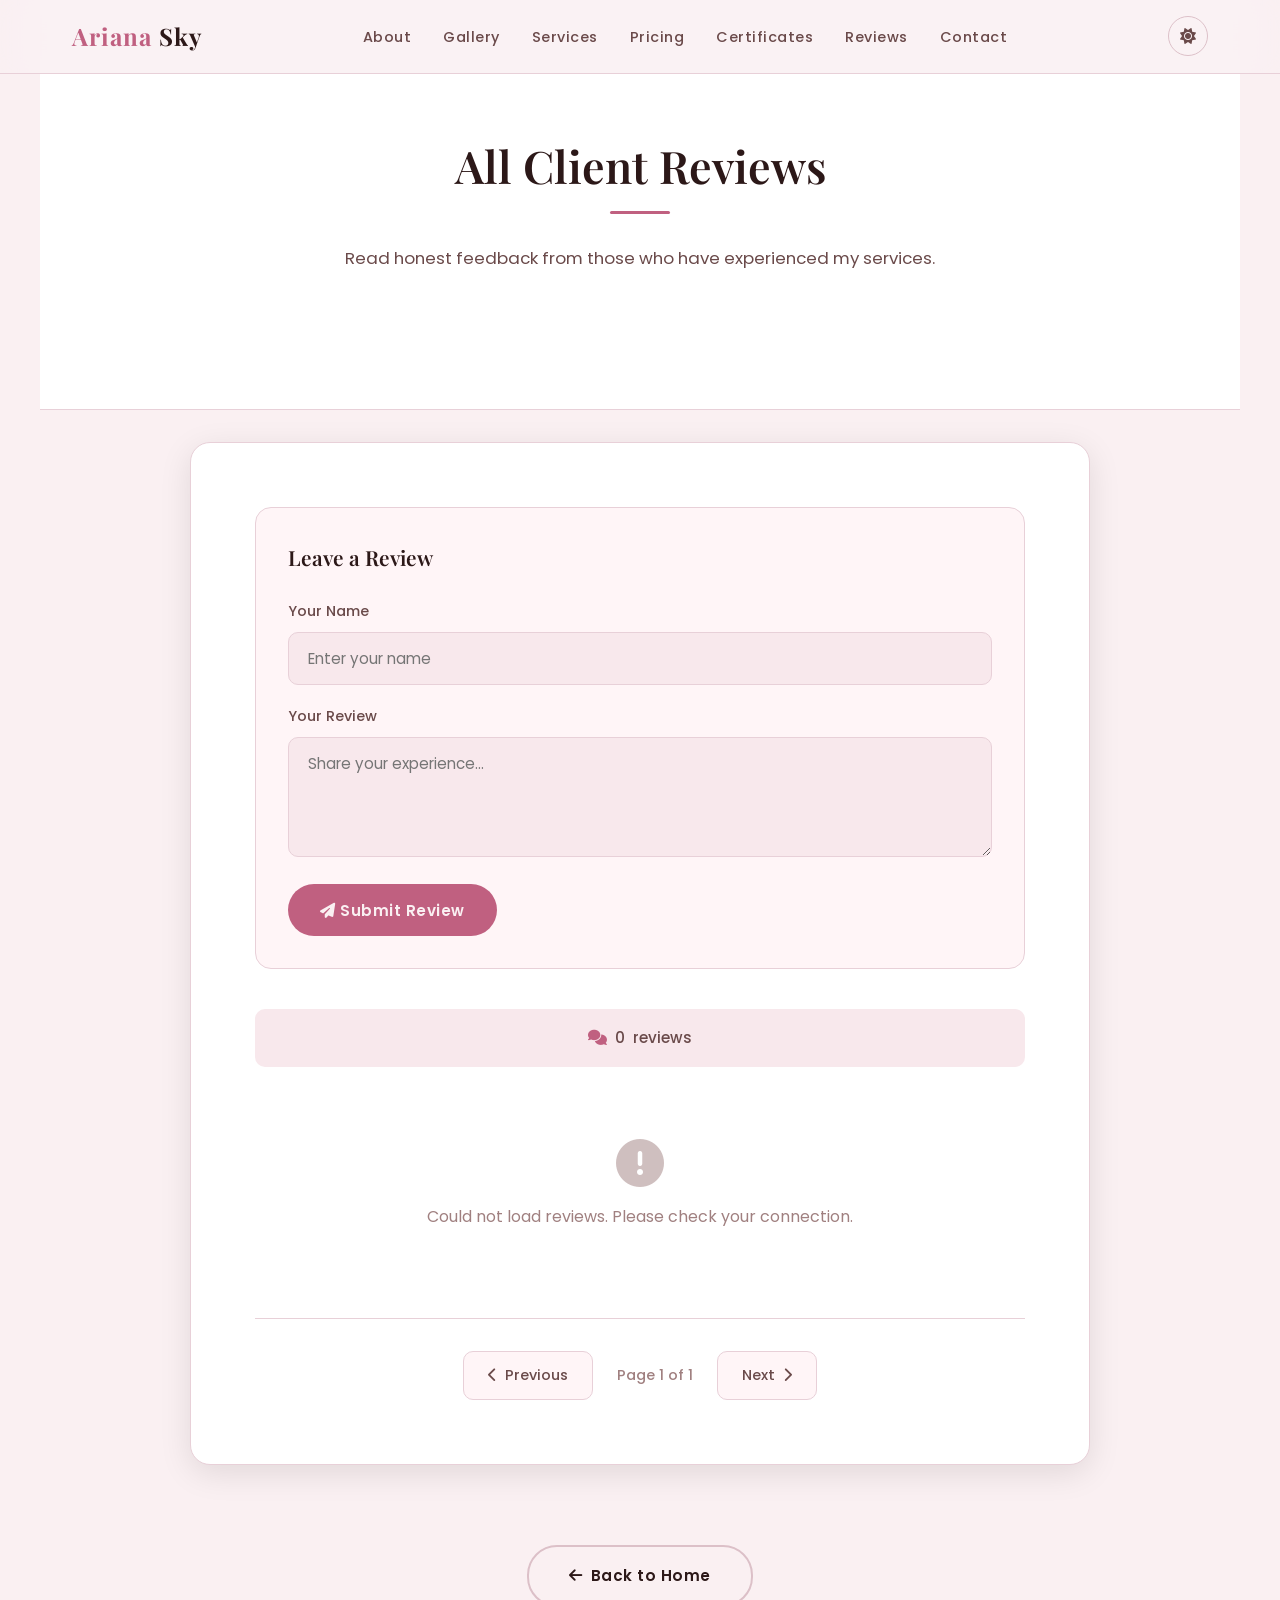
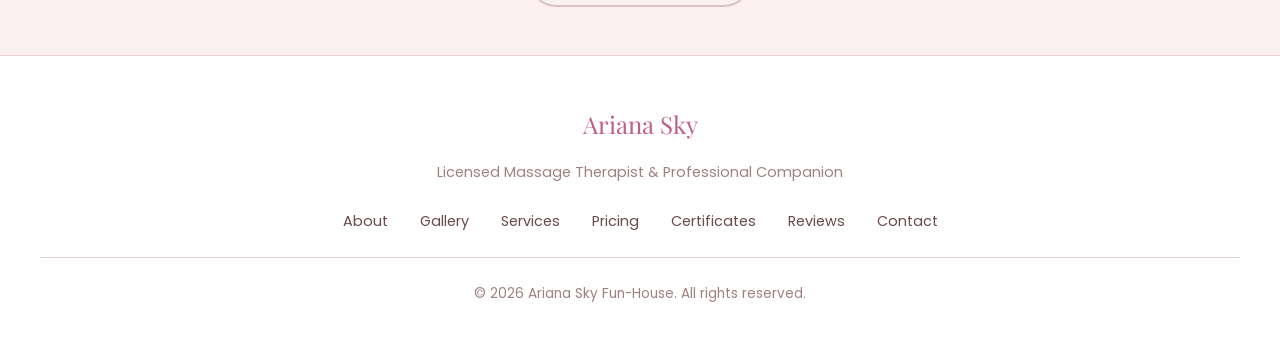
==== reviews.html @ 92455f42 "update" ====
<!DOCTYPE html>
<html lang="en">
<head>
    <meta charset="UTF-8">
    <meta name="viewport" content="width=device-width, initial-scale=1.0">
    <title>All Reviews - Ariana Sky Fun-House</title>
    <link rel="preconnect" href="https://fonts.googleapis.com">
    <link rel="preconnect" href="https://fonts.gstatic.com" crossorigin>
    <link href="https://fonts.googleapis.com/css2?family=Playfair+Display:wght@400;500;600;700&family=Poppins:wght@300;400;500;600&display=swap" rel="stylesheet">
    <link rel="stylesheet" href="https://cdnjs.cloudflare.com/ajax/libs/font-awesome/6.5.1/css/all.min.css">
    <link rel="stylesheet" href="style.css">
</head>
<body>
    <!-- Navigation -->
    <nav class="navbar">
        <div class="nav-container">
            <a href="index.html" class="logo">Ariana <span>Sky</span></a>
            <ul class="nav-links">
                <li><a href="index.html#about">About</a></li>
                <li><a href="index.html#gallery">Gallery</a></li>
                <li><a href="index.html#services">Services</a></li>
                <li><a href="index.html#pricing">Pricing</a></li>
                <li><a href="index.html#certificates">Certificates</a></li>
                <li><a href="reviews.html">Reviews</a></li>
                <li><a href="index.html#contact">Contact</a></li>
            </ul>
            <div class="nav-actions">
                <button class="theme-toggle" id="themeToggle" title="Toggle Dark Mode">
                    <i class="fas fa-sun"></i>
                </button>
                <button class="mobile-menu-btn"><i class="fas fa-bars"></i></button>
            </div>
        </div>
    </nav>

    <!-- Reviews Page Header -->
    <section class="reviews-page-header" style="padding-top: 8rem;">
        <div class="section-header">
            <h2>All Client Reviews</h2>
            <p>Read honest feedback from those who have experienced my services.</p>
        </div>
    </section>

    <!-- All Reviews Section -->
    <section class="reviews-full">
        <div class="comments-section" style="max-width: 900px; margin: 0 auto;">
            <!-- Admin Panel (hidden by default) -->
            <div class="admin-panel" id="adminPanel">
                <div class="admin-status"><i class="fas fa-circle"></i> Admin Mode Active</div>
                <h4>Admin Controls</h4>
                <div class="admin-controls">
                    <button onclick="loadSampleComments()"><i class="fas fa-database"></i> Load Sample Data</button>
                    <button class="danger" onclick="logoutAdmin()"><i class="fas fa-sign-out-alt"></i> Logout</button>
                </div>
            </div>

            <!-- Comment Form -->
            <div class="comment-form">
                <h3 style="margin-bottom: 1.5rem; font-size: 1.3rem;">Leave a Review</h3>
                <form id="commentForm">
                    <div class="form-group">
                        <label for="commentName">Your Name</label>
                        <input type="text" id="commentName" placeholder="Enter your name" required>
                    </div>
                    <div class="form-group">
                        <label for="commentText">Your Review</label>
                        <textarea id="commentText" placeholder="Share your experience..." required></textarea>
                    </div>
                    <button type="submit" class="submit-btn"><i class="fas fa-paper-plane"></i> Submit Review</button>
                </form>
            </div>

            <!-- Reviews Count -->
            <div class="reviews-count" id="reviewsCount">
                <i class="fas fa-comments"></i> <span id="totalReviews">0</span> reviews
            </div>

            <!-- All Comments -->
            <div class="comments-list" id="allCommentsList">
                <!-- All comments loaded from Google Sheets -->
            </div>

            <!-- Pagination -->
            <div class="pagination" id="pagination">
                <button class="pagination-btn" id="prevPage" onclick="changePage(-1)">
                    <i class="fas fa-chevron-left"></i> Previous
                </button>
                <span class="pagination-info" id="pageInfo">Page 1 of 1</span>
                <button class="pagination-btn" id="nextPage" onclick="changePage(1)">
                    Next <i class="fas fa-chevron-right"></i>
                </button>
            </div>
        </div>
    </section>

    <!-- Back to Home -->
    <section class="back-home" style="text-align: center; padding: 3rem 2rem;">
        <a href="index.html" class="btn-secondary">
            <i class="fas fa-arrow-left"></i> Back to Home
        </a>
    </section>

    <!-- Footer -->
    <footer>
        <div class="footer-content">
            <div class="footer-logo">Ariana Sky</div>
            <p class="footer-text">Licensed Massage Therapist & Professional Companion</p>
            <div class="footer-links">
                <a href="index.html#about">About</a>
                <a href="index.html#gallery">Gallery</a>
                <a href="index.html#services">Services</a>
                <a href="index.html#pricing">Pricing</a>
                <a href="index.html#certificates">Certificates</a>
                <a href="reviews.html">Reviews</a>
                <a href="index.html#contact">Contact</a>
            </div>
            <div class="footer-bottom">
                &copy; 2026 Ariana Sky Fun-House. All rights reserved.
            </div>
        </div>
    </footer>

    <!-- Admin Login Modal -->
    <div class="modal-overlay" id="adminModal">
        <div class="modal">
            <h3><i class="fas fa-lock"></i> Admin Access</h3>
            <p>Enter your admin password to manage reviews and content.</p>
            <div class="form-group">
                <label for="adminPassword">Password</label>
                <input type="password" id="adminPassword" placeholder="Enter admin password">
            </div>
            <div class="modal-actions">
                <button class="btn-cancel" onclick="closeAdminModal()">Cancel</button>
                <button class="btn-confirm" onclick="loginAdmin()">Login</button>
            </div>
        </div>
    </div>

    <!-- Toast Container -->
    <div class="toast" id="toast">
        <i class="fas fa-check-circle"></i>
        <span id="toastMessage">Message</span>
    </div>

    <script src="script.js"></script>
    <script>
        // Reviews page specific: load all comments with pagination
        const COMMENTS_PER_PAGE = 10;
        let currentPage = 1;
        let allCommentsData = [];

        async function loadAllComments() {
            const list = document.getElementById('allCommentsList');
            const countEl = document.getElementById('totalReviews');

            list.innerHTML = '<div class="loading-spinner"><i class="fas fa-spinner fa-spin"></i> Loading reviews...</div>';

            try {
                const response = await fetch(SHEET_API_URL + '?action=getComments');
                const data = await response.json();

                if (data.success) {
                    allCommentsData = data.comments;
                    countEl.textContent = allCommentsData.length;
                    renderPaginatedComments();
                } else {
                    list.innerHTML = '<div class="no-comments"><i class="fas fa-exclamation-circle"></i><p>Could not load reviews. Please try again later.</p></div>';
                }
            } catch (err) {
                list.innerHTML = '<div class="no-comments"><i class="fas fa-exclamation-circle"></i><p>Could not load reviews. Please check your connection.</p></div>';
            }
        }

        function renderPaginatedComments() {
            const list = document.getElementById('allCommentsList');
            const totalPages = Math.ceil(allCommentsData.length / COMMENTS_PER_PAGE);

            if (allCommentsData.length === 0) {
                list.innerHTML = '<div class="no-comments"><i class="fas fa-comments"></i><p>No reviews yet. Be the first to share your experience!</p></div>';
                document.getElementById('pagination').style.display = 'none';
                return;
            }

            const start = (currentPage - 1) * COMMENTS_PER_PAGE;
            const end = start + COMMENTS_PER_PAGE;
            const pageComments = allCommentsData.slice(start, end);

            list.innerHTML = pageComments.map((comment, index) => `
                <div class="comment-item" data-index="${start + index}">
                    <div class="comment-header">
                        <div class="comment-author">
                            <div class="comment-avatar">${comment.name.charAt(0).toUpperCase()}</div>
                            <div class="comment-meta">
                                <h4>${escapeHtml(comment.name)}</h4>
                                <time>${formatDate(comment.timestamp)}</time>
                            </div>
                        </div>
                        ${isAdmin ? `
                            <div class="comment-actions">
                                <button class="edit-btn" onclick="editComment('${comment.id}')" title="Edit">
                                    <i class="fas fa-pen"></i>
                                </button>
                                <button onclick="deleteComment('${comment.id}')" title="Delete">
                                    <i class="fas fa-trash"></i>
                                </button>
                            </div>
                        ` : ''}
                    </div>
                    <div class="comment-text">${escapeHtml(comment.text)}</div>
                </div>
            `).join('');

            // Update pagination
            document.getElementById('pageInfo').textContent = `Page ${currentPage} of ${totalPages}`;
            document.getElementById('prevPage').disabled = currentPage === 1;
            document.getElementById('nextPage').disabled = currentPage === totalPages || totalPages === 0;
            document.getElementById('pagination').style.display = totalPages > 1 ? 'flex' : 'none';
        }

        function changePage(direction) {
            const totalPages = Math.ceil(allCommentsData.length / COMMENTS_PER_PAGE);
            currentPage += direction;
            if (currentPage < 1) currentPage = 1;
            if (currentPage > totalPages) currentPage = totalPages;
            renderPaginatedComments();
            window.scrollTo({ top: 0, behavior: 'smooth' });
        }

        // Override the homepage render for this page
        if (document.getElementById('allCommentsList')) {
            loadAllComments();
        }
    </script>
</body>
</html>
---- style.css ----
/* ========================
   ARIANA SKY FUN-HOUSE
   Pink & Cream Theme
   ======================== */

:root {
    --bg-primary: #faf0f2;
    --bg-secondary: #ffffff;
    --bg-card: #fff5f7;
    --bg-elevated: #f8e8ec;
    --text-primary: #2c1818;
    --text-secondary: #6a4a4a;
    --text-muted: #a08080;
    --accent: #c06080;
    --accent-hover: #a04060;
    --accent-glow: rgba(192, 96, 128, 0.2);
    --border: #e8d0d8;
    --border-light: #dcc0c8;
    --danger: #c94e6e;
    --danger-hover: #d66080;
    --success: #6a9e7a;
    --shadow: 0 8px 32px rgba(0,0,0,0.1);
    --shadow-sm: 0 2px 8px rgba(0,0,0,0.06);
    --transition: all 0.3s cubic-bezier(0.4, 0, 0.2, 1);
}

[data-theme="dark"] {
    --bg-primary: #1a0f14;
    --bg-secondary: #24161c;
    --bg-card: #2a1a20;
    --bg-elevated: #331f28;
    --text-primary: #f5e6d8;
    --text-secondary: #d4b8a8;
    --text-muted: #a08070;
    --accent: #e8a4b8;
    --accent-hover: #f0b8c8;
    --accent-glow: rgba(232, 164, 184, 0.3);
    --border: #3a252e;
    --border-light: #4a2f3a;
    --shadow: 0 8px 32px rgba(0,0,0,0.4);
    --shadow-sm: 0 2px 8px rgba(0,0,0,0.2);
}

* {
    margin: 0;
    padding: 0;
    box-sizing: border-box;
}

html {
    scroll-behavior: smooth;
}

body {
    font-family: 'Poppins', sans-serif;
    background: var(--bg-primary);
    color: var(--text-primary);
    line-height: 1.7;
    transition: var(--transition);
    overflow-x: hidden;
}

h1, h2, h3, h4 {
    font-family: 'Playfair Display', serif;
    font-weight: 600;
}

/* Scrollbar */
::-webkit-scrollbar {
    width: 8px;
}
::-webkit-scrollbar-track {
    background: var(--bg-primary);
}
::-webkit-scrollbar-thumb {
    background: var(--accent);
    border-radius: 4px;
}

/* Navigation */
.navbar {
    position: fixed;
    top: 0;
    left: 0;
    right: 0;
    z-index: 1000;
    background: rgba(250, 240, 242, 0.85);
    backdrop-filter: blur(20px);
    border-bottom: 1px solid var(--border);
    transition: var(--transition);
}

[data-theme="dark"] .navbar {
    background: rgba(26, 15, 20, 0.85);
}

.nav-container {
    max-width: 1200px;
    margin: 0 auto;
    padding: 1rem 2rem;
    display: flex;
    justify-content: space-between;
    align-items: center;
}

.logo {
    font-family: 'Playfair Display', serif;
    font-size: 1.5rem;
    font-weight: 700;
    color: var(--accent);
    text-decoration: none;
    letter-spacing: 1px;
}

.logo span {
    color: var(--text-primary);
}

.nav-links {
    display: flex;
    gap: 2rem;
    align-items: center;
    list-style: none;
}

.nav-links a {
    color: var(--text-secondary);
    text-decoration: none;
    font-size: 0.9rem;
    font-weight: 500;
    letter-spacing: 0.5px;
    transition: var(--transition);
    position: relative;
}

.nav-links a::after {
    content: '';
    position: absolute;
    bottom: -4px;
    left: 0;
    width: 0;
    height: 2px;
    background: var(--accent);
    transition: var(--transition);
}

.nav-links a:hover {
    color: var(--accent);
}

.nav-links a:hover::after {
    width: 100%;
}

.nav-actions {
    display: flex;
    gap: 1rem;
    align-items: center;
}

.theme-toggle {
    background: none;
    border: 1px solid var(--border-light);
    color: var(--text-secondary);
    width: 40px;
    height: 40px;
    border-radius: 50%;
    cursor: pointer;
    display: flex;
    align-items: center;
    justify-content: center;
    transition: var(--transition);
    font-size: 1rem;
}

.theme-toggle:hover {
    border-color: var(--accent);
    color: var(--accent);
    transform: rotate(20deg);
}

.admin-btn {
    background: var(--accent);
    color: var(--bg-primary);
    border: none;
    padding: 0.6rem 1.2rem;
    border-radius: 30px;
    font-family: 'Poppins', sans-serif;
    font-weight: 600;
    font-size: 0.85rem;
    cursor: pointer;
    transition: var(--transition);
    letter-spacing: 0.5px;
}

.admin-btn:hover {
    background: var(--accent-hover);
    transform: translateY(-2px);
    box-shadow: 0 4px 15px var(--accent-glow);
}

.mobile-menu-btn {
    display: none;
    background: none;
    border: none;
    color: var(--text-primary);
    font-size: 1.5rem;
    cursor: pointer;
}

/* Hero Section */
.hero {
    min-height: 100vh;
    display: flex;
    align-items: center;
    justify-content: center;
    position: relative;
    overflow: hidden;
    padding: 6rem 2rem 4rem;
}

.hero-bg {
    position: absolute;
    inset: 0;
    background: linear-gradient(135deg, #f8e0e0 0%, #faf0f2 50%, #f5e0e8 100%);
    z-index: -2;
}

[data-theme="dark"] .hero-bg {
    background: linear-gradient(135deg, #1a0a10 0%, #1a0f14 50%, #241018 100%);
}

.hero-particles {
    position: absolute;
    inset: 0;
    z-index: -1;
    opacity: 0.3;
}

.hero-content {
    text-align: center;
    max-width: 800px;
    z-index: 1;
}

.hero-logo {
    margin-bottom: 1.5rem;
    animation: fadeInUp 0.8s ease;
}

.hero-logo-img {
    max-width: 200px;
    height: auto;
    border-radius: 16px;
    filter: drop-shadow(0 4px 20px rgba(192, 96, 128, 0.3));
}

.hero-badge {
    display: inline-block;
    padding: 0.4rem 1.2rem;
    border: 1px solid var(--accent);
    border-radius: 30px;
    color: var(--accent);
    font-size: 0.8rem;
    font-weight: 500;
    letter-spacing: 2px;
    text-transform: uppercase;
    margin-bottom: 1.5rem;
    animation: fadeInUp 0.8s ease 0.2s both;
}

.hero h1 {
    font-size: clamp(2.5rem, 6vw, 4.5rem);
    line-height: 1.1;
    margin-bottom: 1.5rem;
    animation: fadeInUp 0.8s ease 0.4s both;
}

.hero h1 .highlight {
    color: var(--accent);
    position: relative;
}

.hero p {
    font-size: 1.1rem;
    color: var(--text-secondary);
    max-width: 600px;
    margin: 0 auto 2.5rem;
    animation: fadeInUp 0.8s ease 0.6s both;
}

.hero-cta {
    display: flex;
    gap: 1rem;
    justify-content: center;
    flex-wrap: wrap;
    animation: fadeInUp 0.8s ease 0.8s both;
}

.btn-primary {
    background: var(--accent);
    color: var(--bg-primary);
    padding: 1rem 2.5rem;
    border-radius: 30px;
    text-decoration: none;
    font-weight: 600;
    font-size: 0.95rem;
    letter-spacing: 0.5px;
    transition: var(--transition);
    display: inline-block;
    border: 2px solid var(--accent);
}

.btn-primary:hover {
    background: transparent;
    color: var(--accent);
    transform: translateY(-3px);
    box-shadow: 0 8px 25px var(--accent-glow);
}

.btn-secondary {
    background: transparent;
    color: var(--text-primary);
    padding: 1rem 2.5rem;
    border-radius: 30px;
    text-decoration: none;
    font-weight: 600;
    font-size: 0.95rem;
    letter-spacing: 0.5px;
    transition: var(--transition);
    display: inline-block;
    border: 2px solid var(--border-light);
}

.btn-secondary:hover {
    border-color: var(--accent);
    color: var(--accent);
    transform: translateY(-3px);
}

/* Section Styles */
section {
    padding: 5rem 2rem;
    max-width: 1200px;
    margin: 0 auto;
}

.section-header {
    text-align: center;
    margin-bottom: 3.5rem;
}

.section-header h2 {
    font-size: clamp(2rem, 4vw, 2.8rem);
    margin-bottom: 1rem;
    position: relative;
    display: inline-block;
}

.section-header h2::after {
    content: '';
    position: absolute;
    bottom: -10px;
    left: 50%;
    transform: translateX(-50%);
    width: 60px;
    height: 3px;
    background: var(--accent);
    border-radius: 2px;
}

.section-header p {
    color: var(--text-secondary);
    max-width: 600px;
    margin: 1.5rem auto 0;
    font-size: 1.05rem;
}

/* About Section */
.about {
    background: var(--bg-secondary);
    border-radius: 20px;
    margin: 2rem auto;
    padding: 4rem;
    box-shadow: var(--shadow);
    border: 1px solid var(--border);
}

.about-grid {
    display: grid;
    grid-template-columns: 1fr 1fr;
    gap: 4rem;
    align-items: center;
}

.about-image {
    position: relative;
    border-radius: 16px;
    overflow: hidden;
    aspect-ratio: 3/4;
    background: var(--bg-elevated);
    display: flex;
    align-items: center;
    justify-content: center;
}

.about-image-placeholder {
    width: 100%;
    height: 100%;
    background: linear-gradient(135deg, var(--bg-elevated), var(--bg-card));
    display: flex;
    flex-direction: column;
    align-items: center;
    justify-content: center;
    color: var(--text-muted);
}

.about-image-placeholder i {
    font-size: 4rem;
    margin-bottom: 1rem;
    color: var(--accent);
    opacity: 0.5;
}

.about-image::before {
    content: '';
    position: absolute;
    inset: -2px;
    border-radius: 18px;
    background: linear-gradient(135deg, var(--accent), transparent, var(--accent));
    z-index: -1;
    opacity: 0.3;
}

.about-content h3 {
    font-size: 2rem;
    margin-bottom: 1.5rem;
    color: var(--accent);
}

.about-content p {
    color: var(--text-secondary);
    margin-bottom: 1.2rem;
    font-size: 1.05rem;
}

.values-list {
    display: grid;
    grid-template-columns: 1fr 1fr;
    gap: 1rem;
    margin-top: 2rem;
}

.value-item {
    display: flex;
    align-items: center;
    gap: 0.8rem;
    padding: 0.8rem 1rem;
    background: var(--bg-card);
    border-radius: 10px;
    border: 1px solid var(--border);
    transition: var(--transition);
}

.value-item:hover {
    border-color: var(--accent);
    transform: translateX(5px);
}

.value-item i {
    color: var(--accent);
    font-size: 1.1rem;
}

.value-item span {
    font-weight: 500;
    font-size: 0.95rem;
}

/* Services Section */
.services-grid {
    display: grid;
    grid-template-columns: repeat(auto-fit, minmax(280px, 1fr));
    gap: 1.5rem;
}

.service-card {
    background: var(--bg-card);
    border: 1px solid var(--border);
    border-radius: 16px;
    padding: 2rem;
    transition: var(--transition);
    position: relative;
    overflow: hidden;
}

.service-card::before {
    content: '';
    position: absolute;
    top: 0;
    left: 0;
    right: 0;
    height: 3px;
    background: linear-gradient(90deg, var(--accent), transparent);
    opacity: 0;
    transition: var(--transition);
}

.service-card:hover {
    transform: translateY(-5px);
    box-shadow: var(--shadow);
    border-color: var(--border-light);
}

.service-card:hover::before {
    opacity: 1;
}

.service-icon {
    width: 50px;
    height: 50px;
    background: var(--bg-elevated);
    border-radius: 12px;
    display: flex;
    align-items: center;
    justify-content: center;
    margin-bottom: 1.2rem;
    font-size: 1.3rem;
    color: var(--accent);
    border: 1px solid var(--border);
}

.service-card h3 {
    font-size: 1.3rem;
    margin-bottom: 0.8rem;
}

.service-card p {
    color: var(--text-secondary);
    font-size: 0.95rem;
    line-height: 1.6;
}

/* Pricing Section */
.pricing {
    background: var(--bg-secondary);
    border-radius: 20px;
    padding: 4rem;
    box-shadow: var(--shadow);
    border: 1px solid var(--border);
}

.pricing-grid {
    display: grid;
    grid-template-columns: repeat(auto-fit, minmax(300px, 1fr));
    gap: 1.5rem;
}

.pricing-card {
    background: var(--bg-card);
    border: 1px solid var(--border);
    border-radius: 16px;
    padding: 2rem;
    transition: var(--transition);
    position: relative;
}

.pricing-card.featured {
    border-color: var(--accent);
    transform: scale(1.02);
}

.pricing-card.featured::before {
    content: 'Most Popular';
    position: absolute;
    top: -12px;
    left: 50%;
    transform: translateX(-50%);
    background: var(--accent);
    color: var(--bg-primary);
    padding: 0.3rem 1rem;
    border-radius: 20px;
    font-size: 0.75rem;
    font-weight: 600;
    letter-spacing: 0.5px;
}

.pricing-card:hover {
    transform: translateY(-5px);
    box-shadow: var(--shadow);
}

.pricing-card.featured:hover {
    transform: scale(1.02) translateY(-5px);
}

.pricing-header {
    margin-bottom: 1.5rem;
    padding-bottom: 1.5rem;
    border-bottom: 1px solid var(--border);
}

.pricing-header h3 {
    font-size: 1.1rem;
    color: var(--text-secondary);
    margin-bottom: 0.5rem;
    text-transform: uppercase;
    letter-spacing: 1px;
}

.pricing-price {
    font-size: 2.5rem;
    font-weight: 700;
    color: var(--accent);
    font-family: 'Playfair Display', serif;
}

.pricing-price span {
    font-size: 1rem;
    color: var(--text-muted);
    font-weight: 400;
    font-family: 'Poppins', sans-serif;
}

.pricing-features {
    list-style: none;
}

.pricing-features li {
    padding: 0.6rem 0;
    color: var(--text-secondary);
    font-size: 0.95rem;
    display: flex;
    align-items: center;
    gap: 0.6rem;
}

.pricing-features li i {
    color: var(--accent);
    font-size: 0.8rem;
}

.digital-services {
    margin-top: 2rem;
    padding: 1.5rem;
    background: var(--bg-elevated);
    border-radius: 12px;
    border: 1px solid var(--border);
}

.digital-services h4 {
    font-size: 1.1rem;
    margin-bottom: 1rem;
    color: var(--accent);
}

.digital-grid {
    display: grid;
    grid-template-columns: repeat(auto-fit, minmax(200px, 1fr));
    gap: 1rem;
}

.digital-item {
    display: flex;
    justify-content: space-between;
    align-items: center;
    padding: 0.8rem 1rem;
    background: var(--bg-card);
    border-radius: 8px;
    border: 1px solid var(--border);
}

.digital-item span:first-child {
    color: var(--text-secondary);
    font-size: 0.9rem;
}

.digital-item span:last-child {
    color: var(--accent);
    font-weight: 600;
    font-family: 'Playfair Display', serif;
}

/* Certificates Section */
.certificates-grid {
    display: grid;
    grid-template-columns: repeat(auto-fit, minmax(350px, 1fr));
    gap: 2rem;
}

.certificate-card {
    background: var(--bg-card);
    border: 1px solid var(--border);
    border-radius: 16px;
    overflow: hidden;
    transition: var(--transition);
    box-shadow: var(--shadow-sm);
}

.certificate-card:hover {
    transform: translateY(-5px);
    box-shadow: var(--shadow);
    border-color: var(--border-light);
}

.certificate-image {
    width: 100%;
    aspect-ratio: 4/3;
    overflow: hidden;
    background: var(--bg-elevated);
}

.certificate-image img {
    width: 100%;
    height: 100%;
    object-fit: cover;
    transition: var(--transition);
}

.certificate-card:hover .certificate-image img {
    transform: scale(1.03);
}

.certificate-info {
    padding: 1.5rem;
}

.certificate-info h3 {
    font-size: 1.2rem;
    margin-bottom: 0.5rem;
    color: var(--accent);
}

.certificate-info p {
    color: var(--text-secondary);
    font-size: 0.9rem;
    line-height: 1.6;
}

/* Comments Section */
.comments-section {
    background: var(--bg-secondary);
    border-radius: 20px;
    padding: 4rem;
    box-shadow: var(--shadow);
    border: 1px solid var(--border);
}

.comment-form {
    background: var(--bg-card);
    border: 1px solid var(--border);
    border-radius: 16px;
    padding: 2rem;
    margin-bottom: 2.5rem;
}

.form-group {
    margin-bottom: 1.2rem;
}

.form-group label {
    display: block;
    margin-bottom: 0.5rem;
    color: var(--text-secondary);
    font-size: 0.9rem;
    font-weight: 500;
}

.form-group input,
.form-group textarea {
    width: 100%;
    padding: 0.9rem 1.2rem;
    background: var(--bg-elevated);
    border: 1px solid var(--border);
    border-radius: 10px;
    color: var(--text-primary);
    font-family: 'Poppins', sans-serif;
    font-size: 0.95rem;
    transition: var(--transition);
}

.form-group input:focus,
.form-group textarea:focus {
    outline: none;
    border-color: var(--accent);
    box-shadow: 0 0 0 3px var(--accent-glow);
}

.form-group textarea {
    min-height: 120px;
    resize: vertical;
}

.submit-btn {
    background: var(--accent);
    color: var(--bg-primary);
    border: none;
    padding: 0.9rem 2rem;
    border-radius: 30px;
    font-family: 'Poppins', sans-serif;
    font-weight: 600;
    font-size: 0.95rem;
    cursor: pointer;
    transition: var(--transition);
    letter-spacing: 0.5px;
}

.submit-btn:hover {
    background: var(--accent-hover);
    transform: translateY(-2px);
    box-shadow: 0 4px 15px var(--accent-glow);
}

.comments-list {
    display: flex;
    flex-direction: column;
    gap: 1.2rem;
}

.comment-item {
    background: var(--bg-card);
    border: 1px solid var(--border);
    border-radius: 14px;
    padding: 1.5rem;
    transition: var(--transition);
    position: relative;
}

.comment-item:hover {
    border-color: var(--border-light);
}

.comment-header {
    display: flex;
    justify-content: space-between;
    align-items: center;
    margin-bottom: 0.8rem;
}

.comment-author {
    display: flex;
    align-items: center;
    gap: 0.8rem;
}

.comment-avatar {
    width: 40px;
    height: 40px;
    border-radius: 50%;
    background: linear-gradient(135deg, var(--accent), var(--accent-hover));
    display: flex;
    align-items: center;
    justify-content: center;
    color: var(--bg-primary);
    font-weight: 600;
    font-size: 0.9rem;
}

.comment-meta h4 {
    font-size: 1rem;
    margin-bottom: 0.2rem;
}

.comment-meta time {
    font-size: 0.8rem;
    color: var(--text-muted);
}

.comment-actions {
    display: flex;
    gap: 0.5rem;
}

.comment-actions button {
    background: none;
    border: 1px solid var(--border);
    color: var(--text-muted);
    width: 32px;
    height: 32px;
    border-radius: 8px;
    cursor: pointer;
    display: flex;
    align-items: center;
    justify-content: center;
    transition: var(--transition);
    font-size: 0.85rem;
}

.comment-actions button:hover {
    border-color: var(--danger);
    color: var(--danger);
    background: rgba(201, 78, 110, 0.1);
}

.comment-actions button.edit-btn:hover {
    border-color: var(--accent);
    color: var(--accent);
    background: var(--accent-glow);
}

.comment-text {
    color: var(--text-secondary);
    font-size: 0.95rem;
    line-height: 1.7;
}

.no-comments {
    text-align: center;
    padding: 3rem;
    color: var(--text-muted);
}

.no-comments i {
    font-size: 3rem;
    margin-bottom: 1rem;
    opacity: 0.5;
}

/* Contact / Social Section */
.contact-section {
    text-align: center;
}

.contact-info {
    display: flex;
    justify-content: center;
    gap: 2rem;
    margin-bottom: 2rem;
    flex-wrap: wrap;
}

.contact-item {
    display: flex;
    align-items: center;
    gap: 0.8rem;
    padding: 1rem 1.5rem;
    background: var(--bg-card);
    border: 1px solid var(--border);
    border-radius: 12px;
    color: var(--text-secondary);
    font-size: 0.95rem;
    font-weight: 500;
    transition: var(--transition);
}

.contact-item:hover {
    border-color: var(--accent);
    color: var(--accent);
    transform: translateY(-2px);
    box-shadow: var(--shadow-sm);
}

.contact-item i {
    color: var(--accent);
    font-size: 1.1rem;
}

.social-links {
    display: flex;
    justify-content: center;
    gap: 1.5rem;
    margin-top: 2rem;
    flex-wrap: wrap;
}

.social-link {
    display: flex;
    flex-direction: column;
    align-items: center;
    gap: 0.5rem;
    padding: 1.5rem 2rem;
    background: var(--bg-card);
    border: 1px solid var(--border);
    border-radius: 16px;
    text-decoration: none;
    color: var(--text-secondary);
    transition: var(--transition);
    min-width: 140px;
}

.social-link:hover {
    transform: translateY(-5px);
    border-color: var(--accent);
    box-shadow: var(--shadow);
}

.social-link i {
    font-size: 2rem;
    color: var(--accent);
    transition: var(--transition);
}

.social-link:hover i {
    transform: scale(1.1);
}

.social-link span {
    font-size: 0.9rem;
    font-weight: 500;
}

/* Footer */
footer {
    background: var(--bg-secondary);
    border-top: 1px solid var(--border);
    padding: 3rem 2rem;
    text-align: center;
}

.footer-content {
    max-width: 1200px;
    margin: 0 auto;
}

.footer-logo {
    font-family: 'Playfair Display', serif;
    font-size: 1.5rem;
    color: var(--accent);
    margin-bottom: 1rem;
}

.footer-text {
    color: var(--text-muted);
    font-size: 0.9rem;
    margin-bottom: 1.5rem;
}

.footer-links {
    display: flex;
    justify-content: center;
    gap: 2rem;
    margin-bottom: 1.5rem;
    flex-wrap: wrap;
}

.footer-links a {
    color: var(--text-secondary);
    text-decoration: none;
    font-size: 0.9rem;
    transition: var(--transition);
}

.footer-links a:hover {
    color: var(--accent);
}

.footer-bottom {
    color: var(--text-muted);
    font-size: 0.85rem;
    padding-top: 1.5rem;
    border-top: 1px solid var(--border);
}

/* Admin Modal */
.modal-overlay {
    position: fixed;
    inset: 0;
    background: rgba(0,0,0,0.7);
    backdrop-filter: blur(5px);
    z-index: 2000;
    display: none;
    align-items: center;
    justify-content: center;
    padding: 2rem;
}

.modal-overlay.active {
    display: flex;
}

.modal {
    background: var(--bg-secondary);
    border: 1px solid var(--border);
    border-radius: 20px;
    padding: 2.5rem;
    max-width: 450px;
    width: 100%;
    box-shadow: var(--shadow);
    animation: modalIn 0.3s ease;
}

@keyframes modalIn {
    from { opacity: 0; transform: scale(0.9); }
    to { opacity: 1; transform: scale(1); }
}

.modal h3 {
    font-size: 1.5rem;
    margin-bottom: 0.5rem;
    text-align: center;
}

.modal p {
    color: var(--text-secondary);
    text-align: center;
    margin-bottom: 1.5rem;
    font-size: 0.95rem;
}

.modal .form-group {
    margin-bottom: 1.5rem;
}

.modal-actions {
    display: flex;
    gap: 1rem;
}

.modal-actions button {
    flex: 1;
    padding: 0.9rem;
    border-radius: 10px;
    font-family: 'Poppins', sans-serif;
    font-weight: 600;
    font-size: 0.95rem;
    cursor: pointer;
    transition: var(--transition);
    border: none;
}

.modal-actions .btn-cancel {
    background: var(--bg-elevated);
    color: var(--text-secondary);
    border: 1px solid var(--border);
}

.modal-actions .btn-cancel:hover {
    border-color: var(--text-muted);
    color: var(--text-primary);
}

.modal-actions .btn-confirm {
    background: var(--accent);
    color: var(--bg-primary);
}

.modal-actions .btn-confirm:hover {
    background: var(--accent-hover);
}

.admin-panel {
    display: none;
    background: var(--bg-card);
    border: 1px solid var(--accent);
    border-radius: 16px;
    padding: 2rem;
    margin-bottom: 2rem;
    animation: fadeIn 0.3s ease;
}

.admin-panel.active {
    display: block;
}

.admin-panel h4 {
    color: var(--accent);
    margin-bottom: 1rem;
    font-size: 1.2rem;
}

.admin-status {
    display: inline-flex;
    align-items: center;
    gap: 0.5rem;
    padding: 0.4rem 1rem;
    background: rgba(106, 158, 122, 0.15);
    color: var(--success);
    border-radius: 20px;
    font-size: 0.85rem;
    font-weight: 500;
    margin-bottom: 1rem;
}

.admin-status i {
    font-size: 0.7rem;
}

.admin-controls {
    display: flex;
    gap: 1rem;
    flex-wrap: wrap;
}

.admin-controls button {
    padding: 0.6rem 1.2rem;
    border-radius: 8px;
    font-family: 'Poppins', sans-serif;
    font-weight: 500;
    font-size: 0.85rem;
    cursor: pointer;
    transition: var(--transition);
    border: 1px solid var(--border);
    background: var(--bg-elevated);
    color: var(--text-secondary);
}

.admin-controls button:hover {
    border-color: var(--accent);
    color: var(--accent);
}

.admin-controls button.danger {
    border-color: var(--danger);
    color: var(--danger);
}

.admin-controls button.danger:hover {
    background: rgba(201, 78, 110, 0.1);
}

/* Animations */
@keyframes fadeInUp {
    from {
        opacity: 0;
        transform: translateY(30px);
    }
    to {
        opacity: 1;
        transform: translateY(0);
    }
}

@keyframes fadeIn {
    from { opacity: 0; }
    to { opacity: 1; }
}

/* Scroll Reveal */
.reveal {
    opacity: 0;
    transform: translateY(40px);
    transition: all 0.8s cubic-bezier(0.4, 0, 0.2, 1);
}

.reveal.active {
    opacity: 1;
    transform: translateY(0);
}

/* Mobile Responsive */
@media (max-width: 768px) {
    .nav-links {
        display: none;
    }

    .mobile-menu-btn {
        display: block;
    }

    .about-grid {
        grid-template-columns: 1fr;
        gap: 2rem;
    }

    .about {
        padding: 2rem;
    }

    .pricing {
        padding: 2rem;
    }

    .comments-section {
        padding: 2rem;
    }

    .values-list {
        grid-template-columns: 1fr;
    }

    .hero-cta {
        flex-direction: column;
        align-items: center;
    }

    .btn-primary, .btn-secondary {
        width: 100%;
        max-width: 280px;
        text-align: center;
    }

    .social-links {
        gap: 1rem;
    }

    .social-link {
        min-width: 100px;
        padding: 1rem;
    }

    .certificates-grid {
        grid-template-columns: 1fr;
    }

    .contact-info {
        flex-direction: column;
        align-items: center;
    }

    .hero-logo-img {
        max-width: 150px;
    }
}

/* Toast Notification */
.toast {
    position: fixed;
    bottom: 2rem;
    right: 2rem;
    background: var(--bg-secondary);
    border: 1px solid var(--border);
    border-radius: 12px;
    padding: 1rem 1.5rem;
    box-shadow: var(--shadow);
    display: flex;
    align-items: center;
    gap: 0.8rem;
    z-index: 3000;
    transform: translateX(150%);
    transition: transform 0.4s cubic-bezier(0.4, 0, 0.2, 1);
}

.toast.show {
    transform: translateX(0);
}

.toast i {
    font-size: 1.2rem;
}

.toast.success i { color: var(--success); }
.toast.error i { color: var(--danger); }
.toast.info i { color: var(--accent); }

.toast span {
    font-size: 0.9rem;
    font-weight: 500;
}

/* Gallery Section */
.gallery-grid {
    display: grid;
    grid-template-columns: repeat(4, 1fr);
    grid-auto-rows: 280px;
    gap: 1rem;
}

.gallery-item {
    position: relative;
    border-radius: 16px;
    overflow: hidden;
    cursor: pointer;
    background: var(--bg-card);
    border: 1px solid var(--border);
    transition: var(--transition);
}

.gallery-item:hover {
    transform: translateY(-3px);
    box-shadow: var(--shadow);
    border-color: var(--border-light);
}

.gallery-item img {
    width: 100%;
    height: 100%;
    object-fit: cover;
    transition: var(--transition);
}

.gallery-item:hover img {
    transform: scale(1.05);
}

.gallery-item.large {
    grid-column: span 2;
    grid-row: span 2;
}

.gallery-overlay {
    position: absolute;
    inset: 0;
    background: rgba(0,0,0,0.4);
    display: flex;
    align-items: center;
    justify-content: center;
    opacity: 0;
    transition: var(--transition);
}

.gallery-item:hover .gallery-overlay {
    opacity: 1;
}

.gallery-overlay i {
    color: white;
    font-size: 2rem;
    transform: scale(0.8);
    transition: var(--transition);
}

.gallery-item:hover .gallery-overlay i {
    transform: scale(1);
}

/* Lightbox */
.lightbox {
    position: fixed;
    inset: 0;
    background: rgba(0,0,0,0.9);
    z-index: 4000;
    display: none;
    align-items: center;
    justify-content: center;
    padding: 2rem;
}

.lightbox.active {
    display: flex;
}

.lightbox img {
    max-width: 90vw;
    max-height: 90vh;
    object-fit: contain;
    border-radius: 12px;
    box-shadow: 0 20px 60px rgba(0,0,0,0.5);
}

.lightbox-close,
.lightbox-prev,
.lightbox-next {
    position: absolute;
    background: rgba(255,255,255,0.1);
    border: 1px solid rgba(255,255,255,0.2);
    color: white;
    width: 50px;
    height: 50px;
    border-radius: 50%;
    cursor: pointer;
    display: flex;
    align-items: center;
    justify-content: center;
    transition: var(--transition);
    font-size: 1.2rem;
    backdrop-filter: blur(10px);
}

.lightbox-close:hover,
.lightbox-prev:hover,
.lightbox-next:hover {
    background: rgba(255,255,255,0.2);
    transform: scale(1.1);
}

.lightbox-close {
    top: 2rem;
    right: 2rem;
}

.lightbox-prev {
    left: 2rem;
    top: 50%;
    transform: translateY(-50%);
}

.lightbox-prev:hover {
    transform: translateY(-50%) scale(1.1);
}

.lightbox-next {
    right: 2rem;
    top: 50%;
    transform: translateY(-50%);
}

.lightbox-next:hover {
    transform: translateY(-50%) scale(1.1);
}

/* About image styling */
.about-img {
    width: 100%;
    height: 100%;
    object-fit: cover;
    border-radius: 16px;
}

/* Gallery responsive */
@media (max-width: 1024px) {
    .gallery-grid {
        grid-template-columns: repeat(3, 1fr);
    }
    .gallery-item.large {
        grid-column: span 2;
        grid-row: span 2;
    }
}

@media (max-width: 768px) {
    .gallery-grid {
        grid-template-columns: repeat(2, 1fr);
        grid-auto-rows: 200px;
    }
    .gallery-item.large {
        grid-column: span 2;
        grid-row: span 2;
    }
    .lightbox-prev,
    .lightbox-next {
        display: none;
    }
}

@media (max-width: 480px) {
    .gallery-grid {
        grid-template-columns: 1fr;
    }
    .gallery-item.large {
        grid-column: span 1;
        grid-row: span 1;
    }
}

/* See More Button */
.see-more-container {
    text-align: center;
    margin-top: 2.5rem;
    padding-top: 2rem;
    border-top: 1px solid var(--border);
}

.see-more-btn {
    display: inline-flex;
    align-items: center;
    gap: 0.8rem;
    padding: 1rem 2.5rem;
    background: var(--bg-card);
    border: 2px solid var(--accent);
    border-radius: 30px;
    color: var(--accent);
    text-decoration: none;
    font-weight: 600;
    font-size: 0.95rem;
    letter-spacing: 0.5px;
    transition: var(--transition);
}

.see-more-btn:hover {
    background: var(--accent);
    color: var(--bg-primary);
    transform: translateY(-3px);
    box-shadow: 0 8px 25px var(--accent-glow);
}

.see-more-count {
    display: inline-flex;
    align-items: center;
    justify-content: center;
    background: var(--accent);
    color: var(--bg-primary);
    width: 28px;
    height: 28px;
    border-radius: 50%;
    font-size: 0.8rem;
    font-weight: 700;
    margin-left: 0.3rem;
}

.see-more-btn:hover .see-more-count {
    background: var(--bg-primary);
    color: var(--accent);
}

/* Comments Preview Header */
.comments-preview-header {
    margin-bottom: 1.5rem;
    padding-bottom: 1rem;
    border-bottom: 1px solid var(--border);
}

.comments-preview-header h3 {
    font-size: 1.2rem;
    color: var(--text-secondary);
    display: flex;
    align-items: center;
    gap: 0.5rem;
}

/* Reviews Count */
.reviews-count {
    display: flex;
    align-items: center;
    justify-content: center;
    gap: 0.5rem;
    padding: 1rem;
    margin-bottom: 1.5rem;
    background: var(--bg-elevated);
    border-radius: 10px;
    color: var(--text-secondary);
    font-size: 0.95rem;
    font-weight: 500;
}

.reviews-count i {
    color: var(--accent);
}

/* Pagination */
.pagination {
    display: flex;
    justify-content: center;
    align-items: center;
    gap: 1.5rem;
    margin-top: 2.5rem;
    padding-top: 2rem;
    border-top: 1px solid var(--border);
}

.pagination-btn {
    display: flex;
    align-items: center;
    gap: 0.5rem;
    padding: 0.8rem 1.5rem;
    background: var(--bg-card);
    border: 1px solid var(--border);
    border-radius: 10px;
    color: var(--text-secondary);
    font-family: 'Poppins', sans-serif;
    font-weight: 500;
    font-size: 0.9rem;
    cursor: pointer;
    transition: var(--transition);
}

.pagination-btn:hover:not(:disabled) {
    border-color: var(--accent);
    color: var(--accent);
    transform: translateY(-2px);
}

.pagination-btn:disabled {
    opacity: 0.4;
    cursor: not-allowed;
}

.pagination-info {
    color: var(--text-muted);
    font-size: 0.9rem;
    font-weight: 500;
}

/* Loading Spinner */
.loading-spinner {
    text-align: center;
    padding: 3rem;
    color: var(--text-muted);
}

.loading-spinner i {
    font-size: 2rem;
    color: var(--accent);
    margin-bottom: 1rem;
}

/* Reviews Page Header */
.reviews-page-header {
    background: var(--bg-secondary);
    border-bottom: 1px solid var(--border);
}

/* Back Home Button */
.back-home .btn-secondary {
    display: inline-flex;
    align-items: center;
    gap: 0.5rem;
}

/* Full Reviews Section */
.reviews-full {
    padding: 2rem;
    max-width: 1200px;
    margin: 0 auto;
}

/* Mobile Responsive for new elements */
@media (max-width: 768px) {
    .pagination {
        gap: 1rem;
    }

    .pagination-btn {
        padding: 0.6rem 1rem;
        font-size: 0.85rem;
    }

    .see-more-btn {
        padding: 0.9rem 2rem;
        font-size: 0.9rem;
    }
}
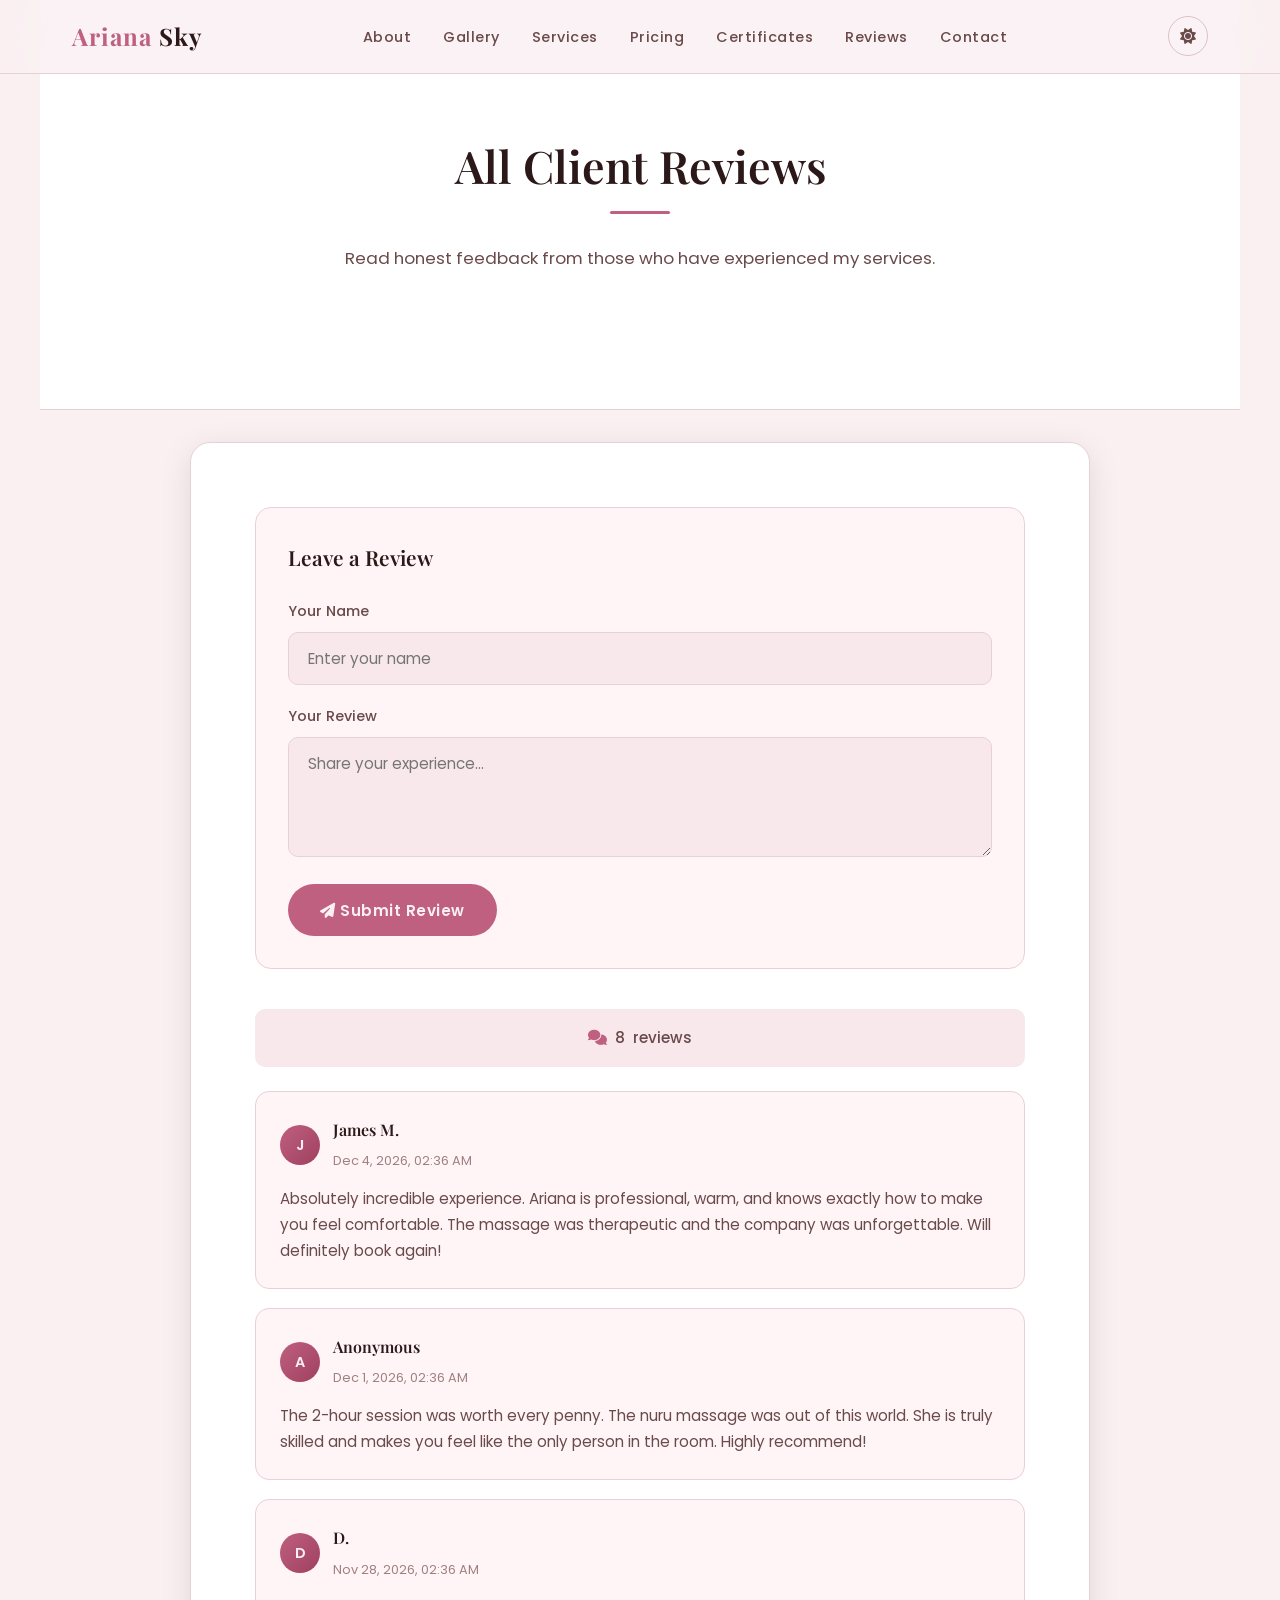
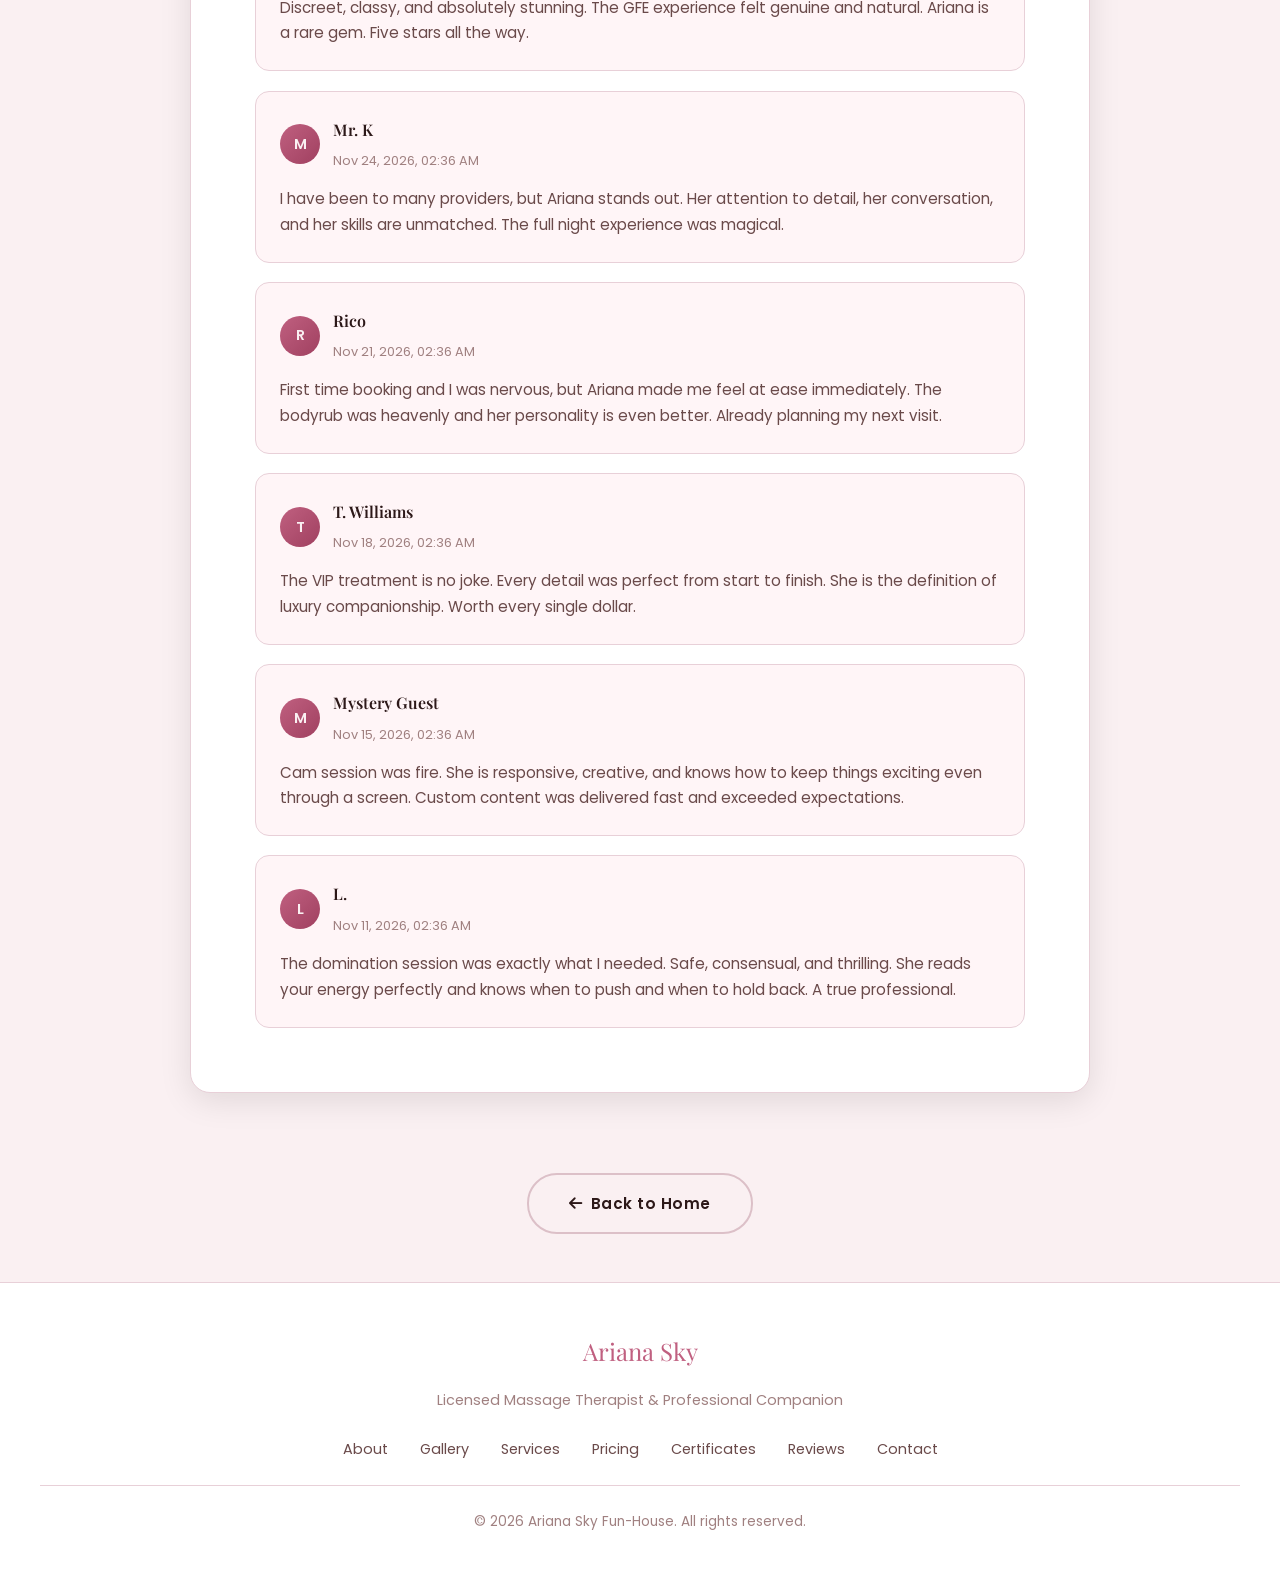
==== commit daced2e4: "update" ====
--- a/reviews.html
+++ b/reviews.html
@@ -147,35 +147,17 @@
         // Reviews page specific: load all comments with pagination
         const COMMENTS_PER_PAGE = 10;
         let currentPage = 1;
-        let allCommentsData = [];
-
-        async function loadAllComments() {
+
+        function renderAllComments() {
             const list = document.getElementById('allCommentsList');
             const countEl = document.getElementById('totalReviews');
-
-            list.innerHTML = '<div class="loading-spinner"><i class="fas fa-spinner fa-spin"></i> Loading reviews...</div>';
-
-            try {
-                const response = await fetch(SHEET_API_URL + '?action=getComments');
-                const data = await response.json();
-
-                if (data.success) {
-                    allCommentsData = data.comments;
-                    countEl.textContent = allCommentsData.length;
-                    renderPaginatedComments();
-                } else {
-                    list.innerHTML = '<div class="no-comments"><i class="fas fa-exclamation-circle"></i><p>Could not load reviews. Please try again later.</p></div>';
-                }
-            } catch (err) {
-                list.innerHTML = '<div class="no-comments"><i class="fas fa-exclamation-circle"></i><p>Could not load reviews. Please check your connection.</p></div>';
-            }
-        }
-
-        function renderPaginatedComments() {
-            const list = document.getElementById('allCommentsList');
-            const totalPages = Math.ceil(allCommentsData.length / COMMENTS_PER_PAGE);
-
-            if (allCommentsData.length === 0) {
+            const allComments = getAllComments();
+
+            countEl.textContent = allComments.length;
+
+            const totalPages = Math.ceil(allComments.length / COMMENTS_PER_PAGE);
+
+            if (allComments.length === 0) {
                 list.innerHTML = '<div class="no-comments"><i class="fas fa-comments"></i><p>No reviews yet. Be the first to share your experience!</p></div>';
                 document.getElementById('pagination').style.display = 'none';
                 return;
@@ -183,23 +165,25 @@
 
             const start = (currentPage - 1) * COMMENTS_PER_PAGE;
             const end = start + COMMENTS_PER_PAGE;
-            const pageComments = allCommentsData.slice(start, end);
-
-            list.innerHTML = pageComments.map((comment, index) => `
-                <div class="comment-item" data-index="${start + index}">
+            const pageComments = allComments.slice(start, end);
+
+            list.innerHTML = pageComments.map((comment) => `
+                <div class="comment-item" data-id="${comment.id}">
                     <div class="comment-header">
                         <div class="comment-author">
                             <div class="comment-avatar">${comment.name.charAt(0).toUpperCase()}</div>
                             <div class="comment-meta">
                                 <h4>${escapeHtml(comment.name)}</h4>
-                                <time>${formatDate(comment.timestamp)}</time>
+                                <time>${formatDate(comment.date)}</time>
                             </div>
                         </div>
                         ${isAdmin ? `
                             <div class="comment-actions">
+                                ${!comment.isPreloaded ? `
                                 <button class="edit-btn" onclick="editComment('${comment.id}')" title="Edit">
                                     <i class="fas fa-pen"></i>
                                 </button>
+                                ` : ''}
                                 <button onclick="deleteComment('${comment.id}')" title="Delete">
                                     <i class="fas fa-trash"></i>
                                 </button>
@@ -218,17 +202,18 @@
         }
 
         function changePage(direction) {
-            const totalPages = Math.ceil(allCommentsData.length / COMMENTS_PER_PAGE);
+            const allComments = getAllComments();
+            const totalPages = Math.ceil(allComments.length / COMMENTS_PER_PAGE);
             currentPage += direction;
             if (currentPage < 1) currentPage = 1;
             if (currentPage > totalPages) currentPage = totalPages;
-            renderPaginatedComments();
+            renderAllComments();
             window.scrollTo({ top: 0, behavior: 'smooth' });
         }
 
-        // Override the homepage render for this page
+        // Load all comments on page load
         if (document.getElementById('allCommentsList')) {
-            loadAllComments();
+            renderAllComments();
         }
     </script>
 </body>
